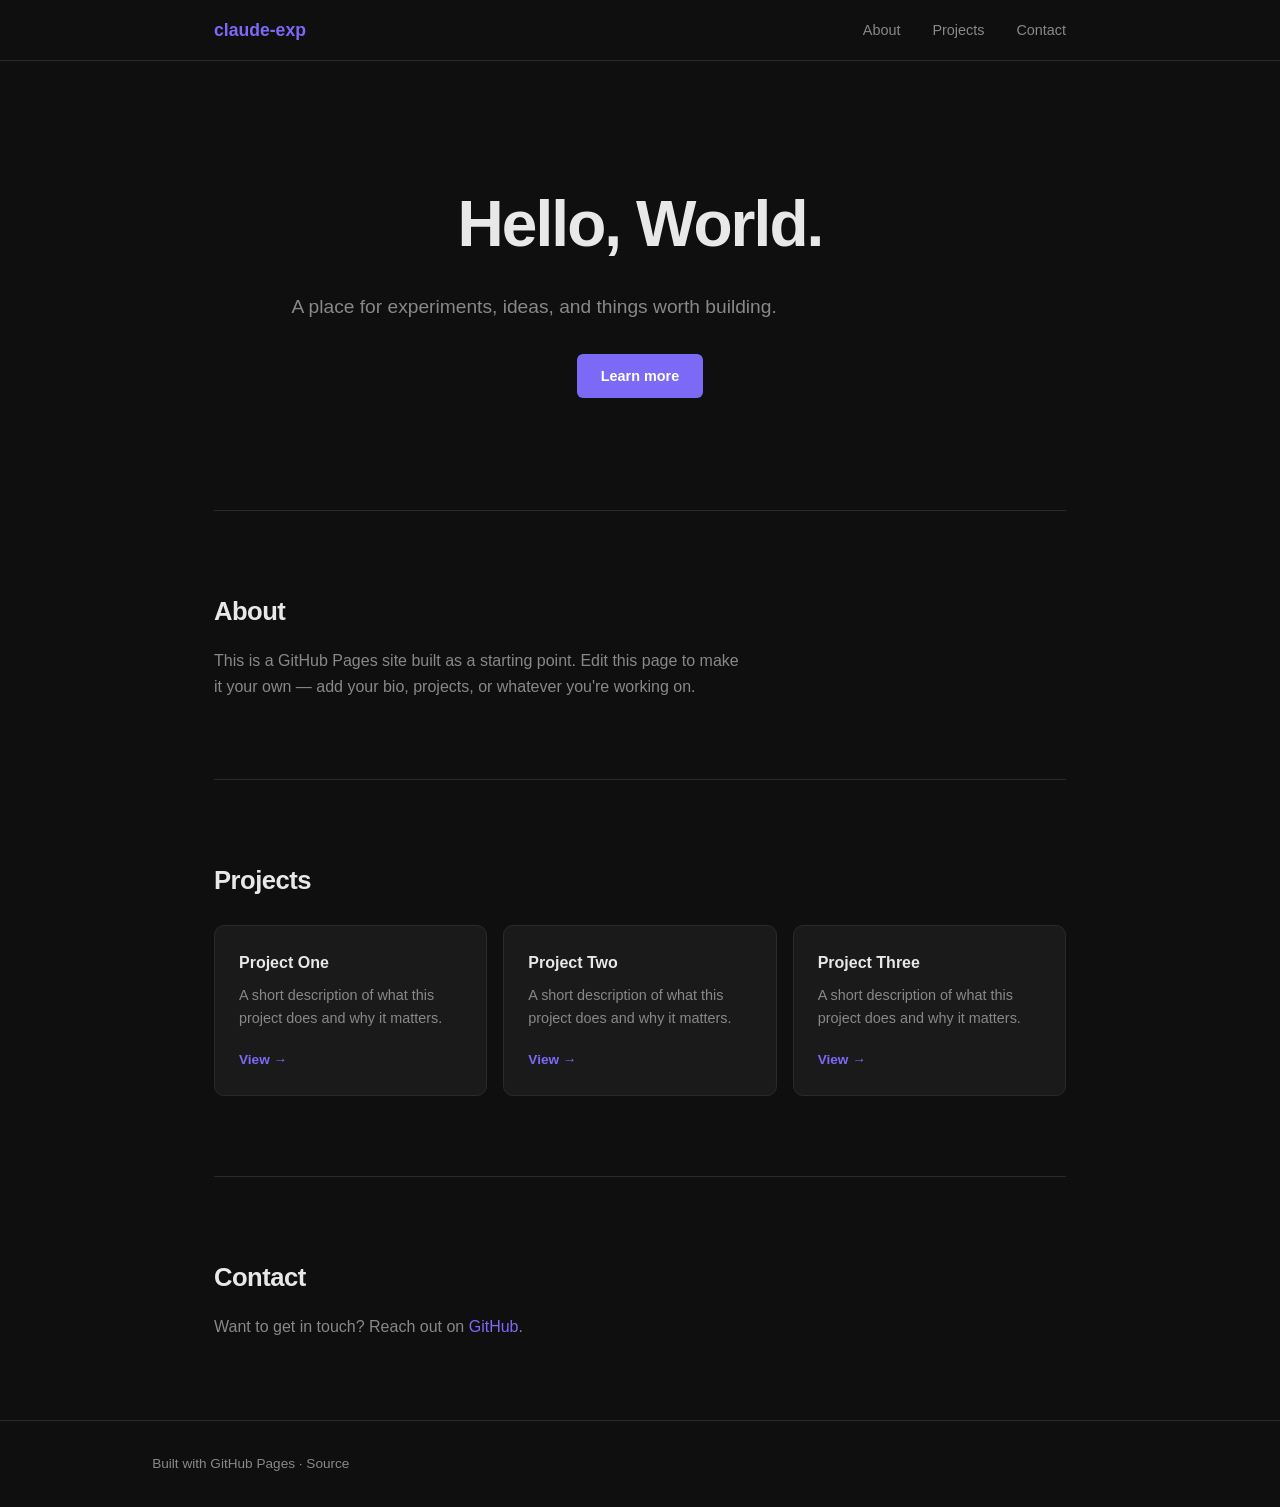
==== index.html @ 11438603 "Add GitHub Pages site with landing page https://claude.ai/code/session_01JF7Z12NBeuLShqFUhWjHpo" ====
<!DOCTYPE html>
<html lang="en">
<head>
  <meta charset="UTF-8" />
  <meta name="viewport" content="width=device-width, initial-scale=1.0" />
  <title>claude-exp</title>
  <link rel="stylesheet" href="styles.css" />
</head>
<body>
  <header>
    <nav>
      <span class="logo">claude-exp</span>
      <ul>
        <li><a href="#about">About</a></li>
        <li><a href="#projects">Projects</a></li>
        <li><a href="#contact">Contact</a></li>
      </ul>
    </nav>
  </header>

  <main>
    <section class="hero">
      <h1>Hello, World.</h1>
      <p>A place for experiments, ideas, and things worth building.</p>
      <a href="#about" class="btn">Learn more</a>
    </section>

    <section id="about">
      <h2>About</h2>
      <p>This is a GitHub Pages site built as a starting point. Edit this page to make it your own — add your bio, projects, or whatever you're working on.</p>
    </section>

    <section id="projects">
      <h2>Projects</h2>
      <div class="cards">
        <div class="card">
          <h3>Project One</h3>
          <p>A short description of what this project does and why it matters.</p>
          <a href="#">View →</a>
        </div>
        <div class="card">
          <h3>Project Two</h3>
          <p>A short description of what this project does and why it matters.</p>
          <a href="#">View →</a>
        </div>
        <div class="card">
          <h3>Project Three</h3>
          <p>A short description of what this project does and why it matters.</p>
          <a href="#">View →</a>
        </div>
      </div>
    </section>

    <section id="contact">
      <h2>Contact</h2>
      <p>Want to get in touch? Reach out on <a href="https://github.com/cyberface">GitHub</a>.</p>
    </section>
  </main>

  <footer>
    <p>Built with GitHub Pages · <a href="https://github.com/cyberface/claude-exp">Source</a></p>
  </footer>
</body>
</html>
---- styles.css ----
*, *::before, *::after {
  box-sizing: border-box;
  margin: 0;
  padding: 0;
}

:root {
  --bg: #0f0f0f;
  --surface: #1a1a1a;
  --border: #2a2a2a;
  --text: #e8e8e8;
  --muted: #888;
  --accent: #7c6af7;
}

html {
  scroll-behavior: smooth;
}

body {
  background: var(--bg);
  color: var(--text);
  font-family: -apple-system, BlinkMacSystemFont, "Segoe UI", sans-serif;
  font-size: 1rem;
  line-height: 1.6;
}

/* Nav */
header {
  position: sticky;
  top: 0;
  z-index: 10;
  background: var(--bg);
  border-bottom: 1px solid var(--border);
}

nav {
  max-width: 900px;
  margin: 0 auto;
  padding: 1rem 1.5rem;
  display: flex;
  align-items: center;
  justify-content: space-between;
}

.logo {
  font-weight: 700;
  font-size: 1.1rem;
  color: var(--accent);
}

nav ul {
  list-style: none;
  display: flex;
  gap: 2rem;
}

nav a {
  color: var(--muted);
  text-decoration: none;
  font-size: 0.9rem;
  transition: color 0.2s;
}

nav a:hover {
  color: var(--text);
}

/* Sections */
main {
  max-width: 900px;
  margin: 0 auto;
  padding: 0 1.5rem;
}

section {
  padding: 5rem 0;
  border-bottom: 1px solid var(--border);
}

section:last-child {
  border-bottom: none;
}

/* Hero */
.hero {
  padding: 7rem 0;
  text-align: center;
}

.hero h1 {
  font-size: clamp(2.5rem, 6vw, 4rem);
  font-weight: 800;
  letter-spacing: -0.03em;
  margin-bottom: 1rem;
}

.hero p {
  color: var(--muted);
  font-size: 1.2rem;
  margin-bottom: 2rem;
}

.btn {
  display: inline-block;
  padding: 0.65rem 1.5rem;
  background: var(--accent);
  color: #fff;
  text-decoration: none;
  border-radius: 6px;
  font-size: 0.9rem;
  font-weight: 600;
  transition: opacity 0.2s;
}

.btn:hover {
  opacity: 0.85;
}

/* About / Contact */
h2 {
  font-size: 1.6rem;
  font-weight: 700;
  margin-bottom: 1rem;
  letter-spacing: -0.02em;
}

p {
  color: var(--muted);
  max-width: 60ch;
}

a {
  color: var(--accent);
  text-decoration: none;
}

a:hover {
  text-decoration: underline;
}

/* Cards */
.cards {
  display: grid;
  grid-template-columns: repeat(auto-fill, minmax(240px, 1fr));
  gap: 1rem;
  margin-top: 1.5rem;
}

.card {
  background: var(--surface);
  border: 1px solid var(--border);
  border-radius: 10px;
  padding: 1.5rem;
  transition: border-color 0.2s;
}

.card:hover {
  border-color: var(--accent);
}

.card h3 {
  font-size: 1rem;
  font-weight: 700;
  margin-bottom: 0.5rem;
}

.card p {
  font-size: 0.9rem;
  margin-bottom: 1rem;
}

.card a {
  font-size: 0.85rem;
  font-weight: 600;
}

/* Footer */
footer {
  text-align: center;
  padding: 2rem 1.5rem;
  font-size: 0.85rem;
  color: var(--muted);
  border-top: 1px solid var(--border);
}

footer a {
  color: var(--muted);
}

footer a:hover {
  color: var(--text);
}
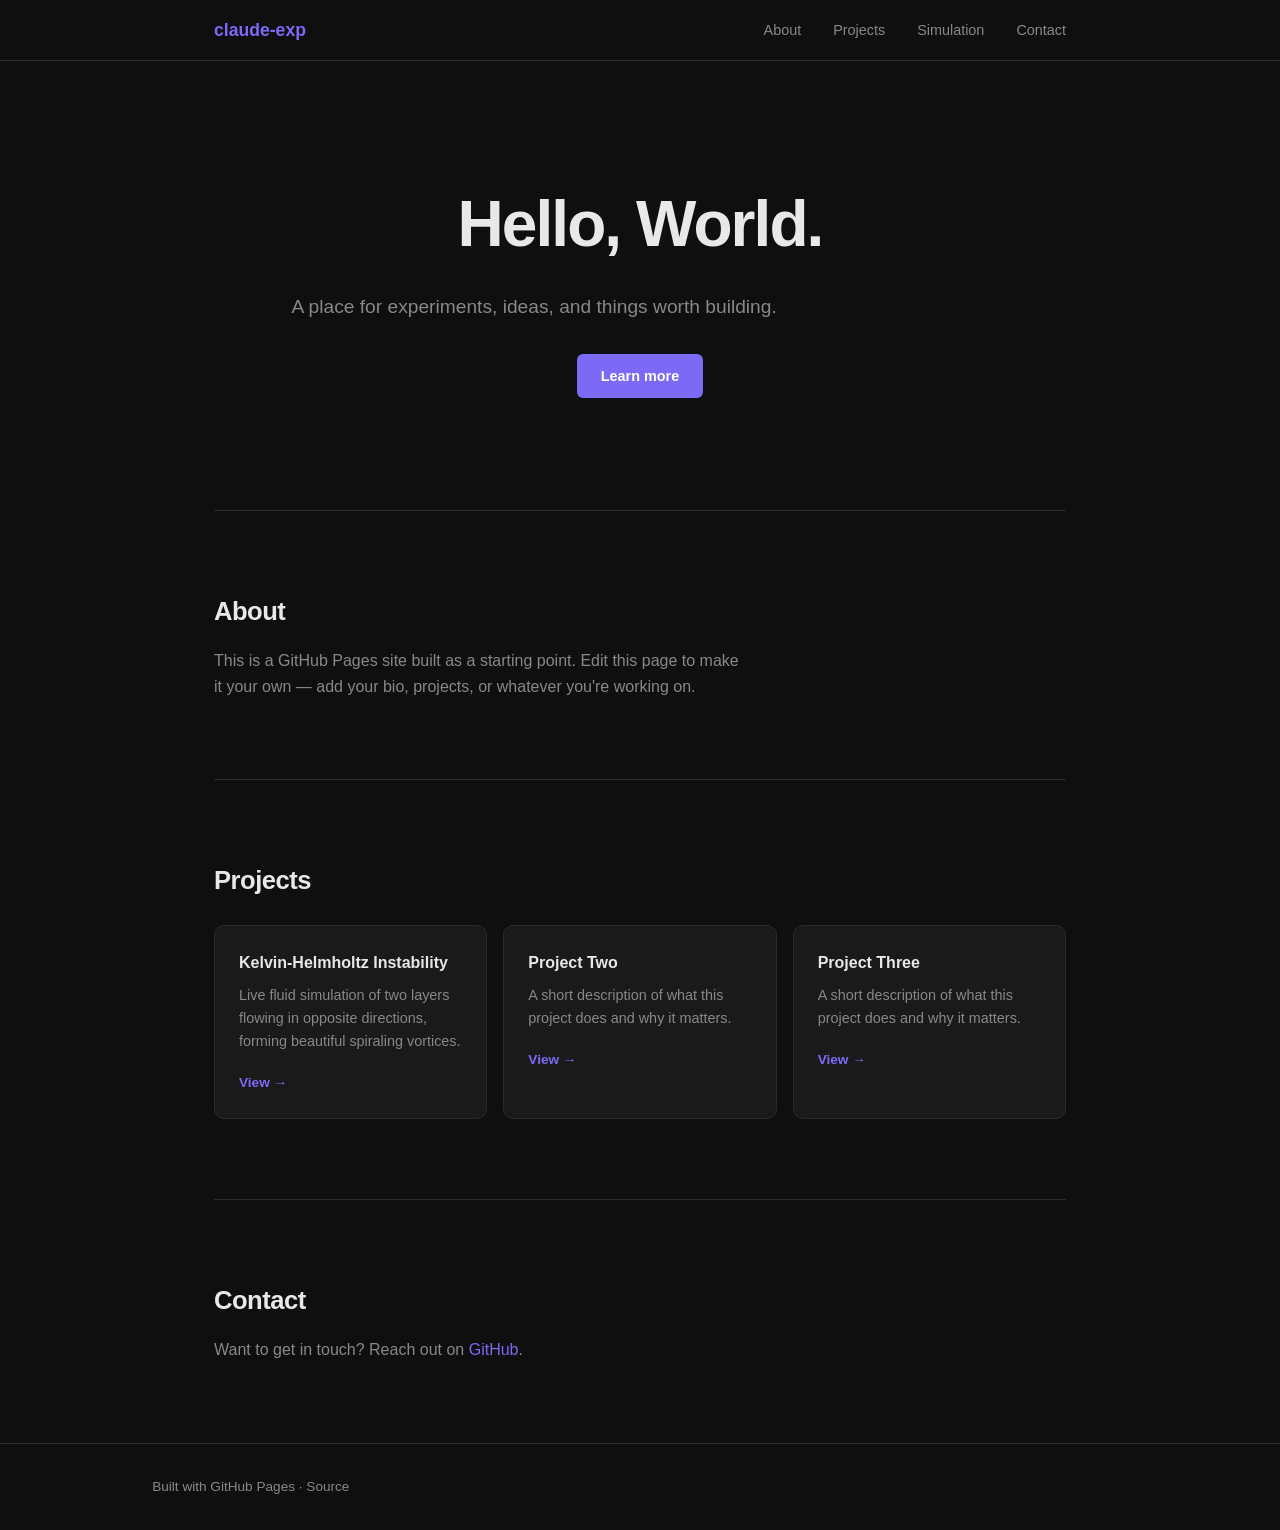
==== commit f61912bf: "Add Kelvin-Helmholtz instability fluid simulation page https://claude.ai/code/session_01JF7Z12NBeuLS" ====
--- a/index.html
+++ b/index.html
@@ -9,10 +9,11 @@
 <body>
   <header>
     <nav>
-      <span class="logo">claude-exp</span>
+      <a class="logo" href="index.html" style="text-decoration:none">claude-exp</a>
       <ul>
         <li><a href="#about">About</a></li>
         <li><a href="#projects">Projects</a></li>
+        <li><a href="simulation.html">Simulation</a></li>
         <li><a href="#contact">Contact</a></li>
       </ul>
     </nav>
@@ -34,9 +35,9 @@
       <h2>Projects</h2>
       <div class="cards">
         <div class="card">
-          <h3>Project One</h3>
-          <p>A short description of what this project does and why it matters.</p>
-          <a href="#">View →</a>
+          <h3>Kelvin-Helmholtz Instability</h3>
+          <p>Live fluid simulation of two layers flowing in opposite directions, forming beautiful spiraling vortices.</p>
+          <a href="simulation.html">View →</a>
         </div>
         <div class="card">
           <h3>Project Two</h3>
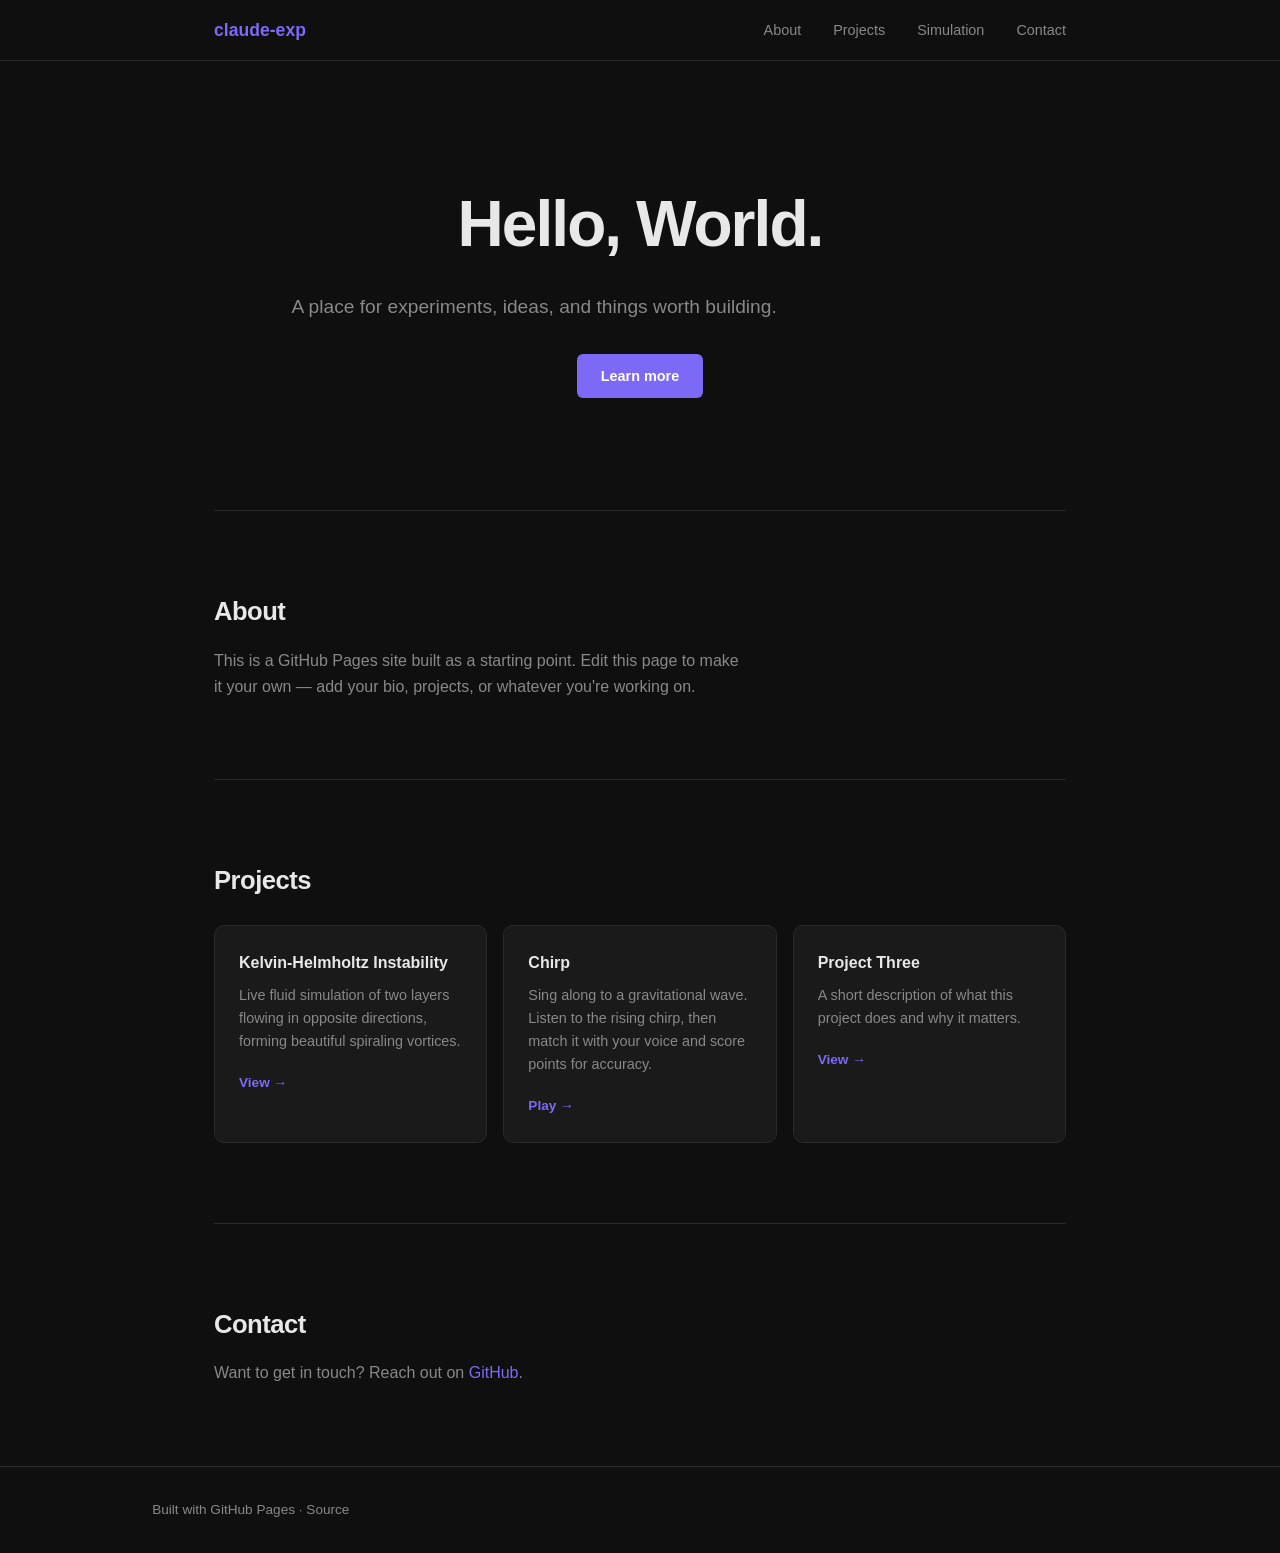
==== commit b8e950b3: "Add Chirp game: sing along to a gravitational-wave chirp - chirp.html: synthesises an inspiral-shape" ====
--- a/index.html
+++ b/index.html
@@ -40,9 +40,9 @@
           <a href="simulation.html">View →</a>
         </div>
         <div class="card">
-          <h3>Project Two</h3>
-          <p>A short description of what this project does and why it matters.</p>
-          <a href="#">View →</a>
+          <h3>Chirp</h3>
+          <p>Sing along to a gravitational wave. Listen to the rising chirp, then match it with your voice and score points for accuracy.</p>
+          <a href="chirp.html">Play →</a>
         </div>
         <div class="card">
           <h3>Project Three</h3>
